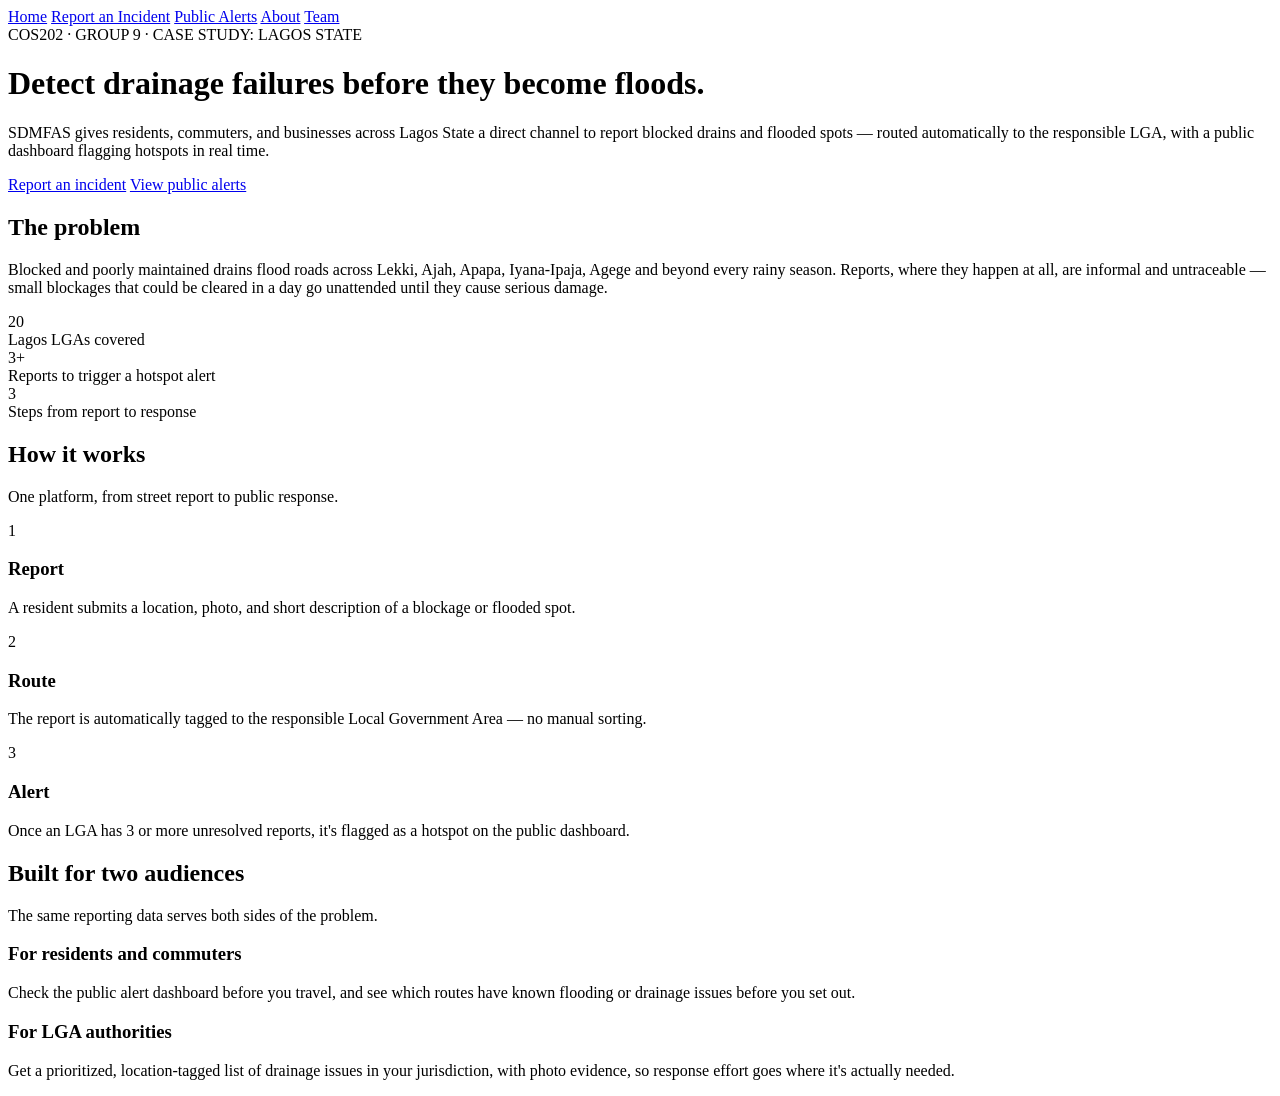
==== src/main/resources/static/index.html @ 5b6b7f2e "feat: add Home landing page" ====
<!DOCTYPE html>
<html lang="en">
<head>
<meta charset="UTF-8">
<meta name="viewport" content="width=device-width, initial-scale=1.0">
<title>SDMFAS — Smart Drainage Monitoring and Flood Alert System</title>
<link rel="preconnect" href="https://fonts.googleapis.com">
<link href="https://fonts.googleapis.com/css2?family=Plus+Jakarta+Sans:wght@400;500;600;700;800&display=swap" rel="stylesheet">
<link rel="stylesheet" href="/css/main.css">
</head>
<body>

<nav class="site-nav" style="background:var(--navy)">
  <a href="/" class="active">Home</a>
  <a href="/report.html">Report an Incident</a>
  <a href="/alerts.html">Public Alerts</a>
  <a href="/about.html">About</a>
  <a href="/team.html">Team</a>
</nav>

<div class="hero">
  <div class="hero-inner">
    <div class="kicker">COS202 · GROUP 9 · CASE STUDY: LAGOS STATE</div>
    <h1>Detect drainage failures before they become floods.</h1>
    <p class="lede">SDMFAS gives residents, commuters, and businesses across Lagos State a direct channel to report blocked drains and flooded spots — routed automatically to the responsible LGA, with a public dashboard flagging hotspots in real time.</p>
    <div class="hero-ctas">
      <a href="/report.html" class="btn-primary">Report an incident</a>
      <a href="/alerts.html" class="btn-secondary">View public alerts</a>
    </div>
  </div>
</div>

<main>

  <div class="section">
    <h2>The problem</h2>
    <p class="section-lede">Blocked and poorly maintained drains flood roads across Lekki, Ajah, Apapa, Iyana-Ipaja, Agege and beyond every rainy season. Reports, where they happen at all, are informal and untraceable — small blockages that could be cleared in a day go unattended until they cause serious damage.</p>
    <div class="stat-row">
      <div class="stat-box"><div class="num">20</div><div class="label">Lagos LGAs covered</div></div>
      <div class="stat-box"><div class="num">3+</div><div class="label">Reports to trigger a hotspot alert</div></div>
      <div class="stat-box"><div class="num">3</div><div class="label">Steps from report to response</div></div>
    </div>
  </div>

  <div class="section">
    <h2>How it works</h2>
    <p class="section-lede">One platform, from street report to public response.</p>
    <div class="pipeline">
      <div class="pipeline-step">
        <div class="pipeline-num">1</div>
        <h3>Report</h3>
        <p>A resident submits a location, photo, and short description of a blockage or flooded spot.</p>
      </div>
      <div class="pipeline-step">
        <div class="pipeline-num">2</div>
        <h3>Route</h3>
        <p>The report is automatically tagged to the responsible Local Government Area — no manual sorting.</p>
      </div>
      <div class="pipeline-step">
        <div class="pipeline-num">3</div>
        <h3>Alert</h3>
        <p>Once an LGA has 3 or more unresolved reports, it's flagged as a hotspot on the public dashboard.</p>
      </div>
    </div>
  </div>

  <div class="section">
    <h2>Built for two audiences</h2>
    <p class="section-lede">The same reporting data serves both sides of the problem.</p>
    <div class="audience-grid">
      <div class="audience-card">
        <h3>For residents and commuters</h3>
        <p>Check the public alert dashboard before you travel, and see which routes have known flooding or drainage issues before you set out.</p>
      </div>
      <div class="audience-card">
        <h3>For LGA authorities</h3>
        <p>Get a prioritized, location-tagged list of drainage issues in your jurisdiction, with photo evidence, so response effort goes where it's actually needed.</p>
      </div>
    </div>
  </div>

</main>

</body>
</html>
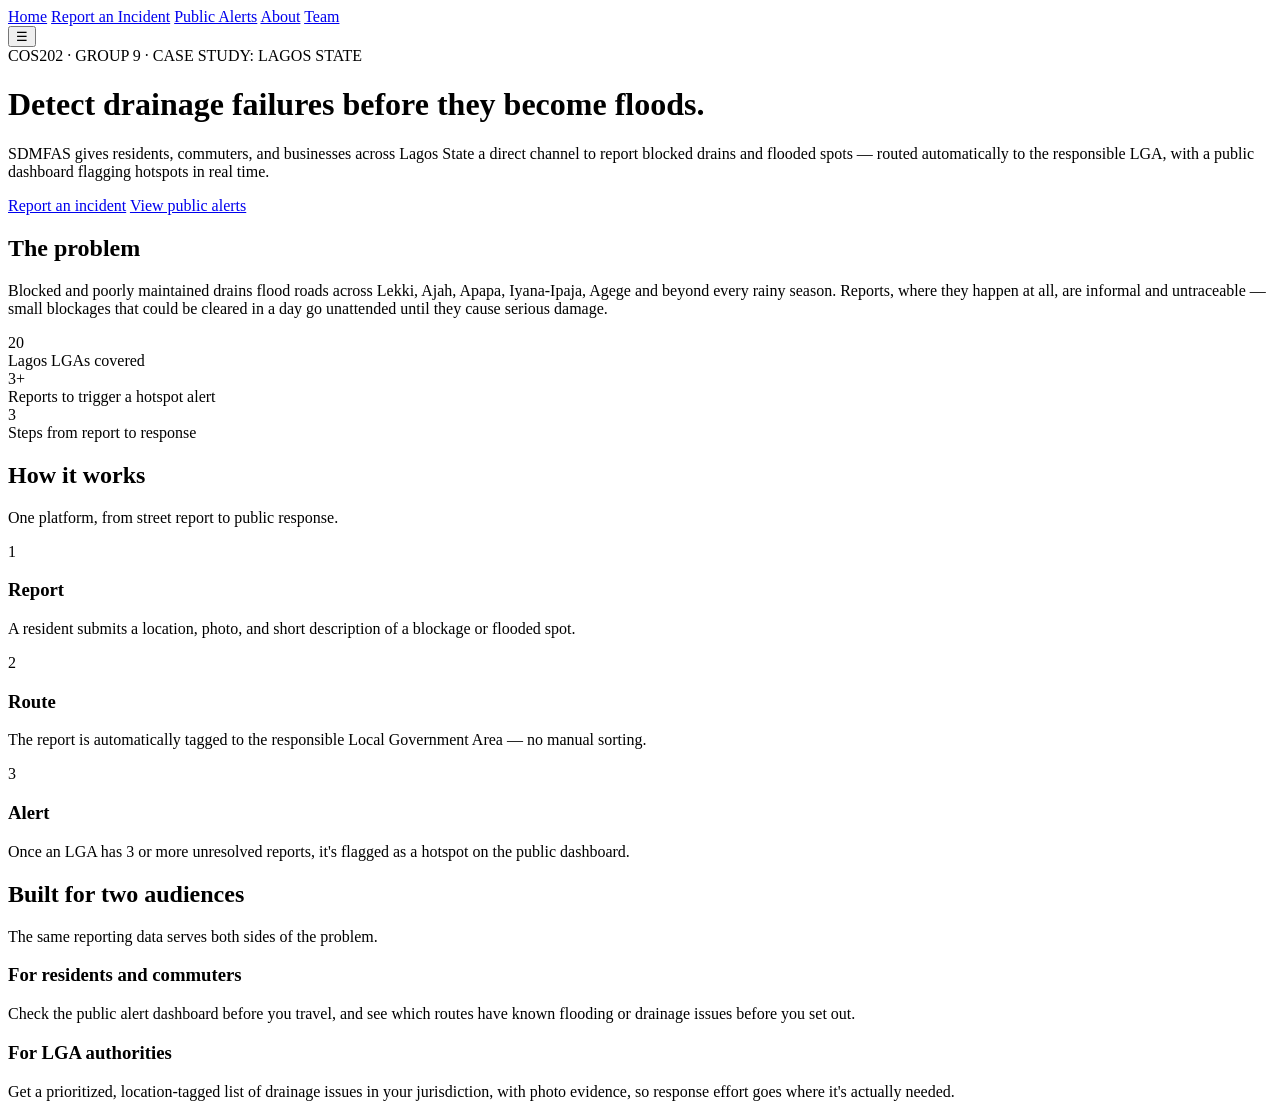
==== commit 03730491: "feat: wire up hamburger nav markup and nav.js across all 5 pages" ====
--- a/src/main/resources/static/index.html
+++ b/src/main/resources/static/index.html
@@ -11,11 +11,14 @@
 <body>
 
 <nav class="site-nav" style="background:var(--navy)">
-  <a href="/" class="active">Home</a>
-  <a href="/report.html">Report an Incident</a>
-  <a href="/alerts.html">Public Alerts</a>
-  <a href="/about.html">About</a>
-  <a href="/team.html">Team</a>
+  <div class="nav-links">
+    <a href="/" class="active">Home</a>
+    <a href="/report.html">Report an Incident</a>
+    <a href="/alerts.html">Public Alerts</a>
+    <a href="/about.html">About</a>
+    <a href="/team.html">Team</a>
+  </div>
+  <button class="nav-toggle" aria-label="Toggle navigation" aria-expanded="false">☰</button>
 </nav>
 
 <div class="hero">
@@ -81,5 +84,6 @@
 
 </main>
 
+<script src="/js/nav.js"></script>
 </body>
 </html>
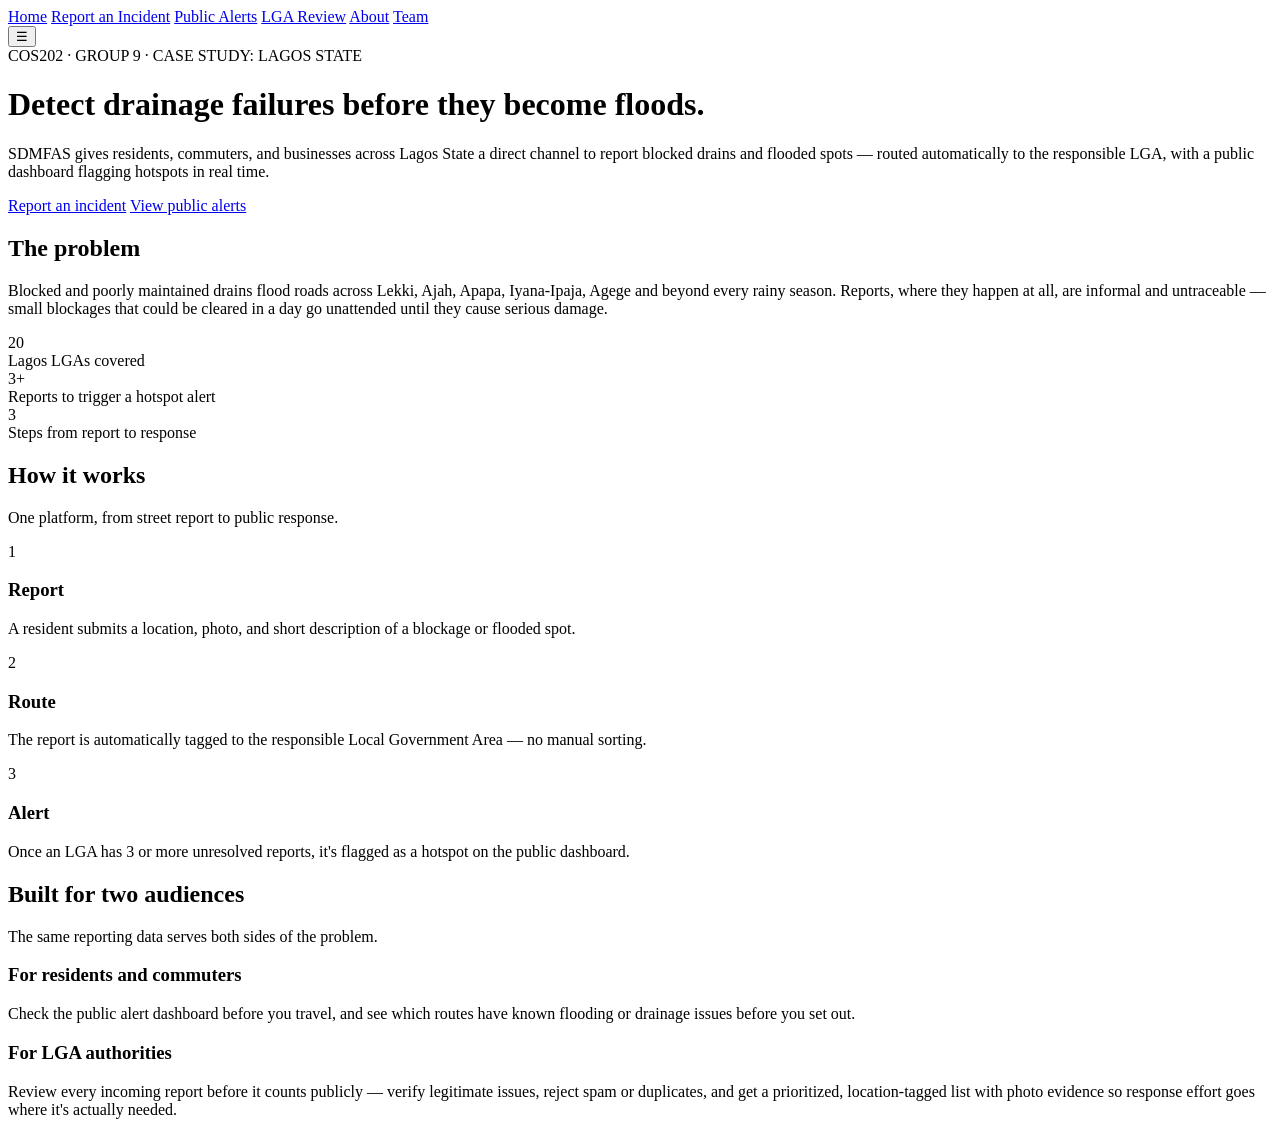
==== commit 7305efd1: "feat: add LGA Review link to nav across all pages, update Home audience copy" ====
--- a/src/main/resources/static/index.html
+++ b/src/main/resources/static/index.html
@@ -15,6 +15,7 @@
     <a href="/" class="active">Home</a>
     <a href="/report.html">Report an Incident</a>
     <a href="/alerts.html">Public Alerts</a>
+    <a href="/verify.html">LGA Review</a>
     <a href="/about.html">About</a>
     <a href="/team.html">Team</a>
   </div>
@@ -77,7 +78,7 @@
       </div>
       <div class="audience-card">
         <h3>For LGA authorities</h3>
-        <p>Get a prioritized, location-tagged list of drainage issues in your jurisdiction, with photo evidence, so response effort goes where it's actually needed.</p>
+        <p>Review every incoming report before it counts publicly — verify legitimate issues, reject spam or duplicates, and get a prioritized, location-tagged list with photo evidence so response effort goes where it's actually needed.</p>
       </div>
     </div>
   </div>
